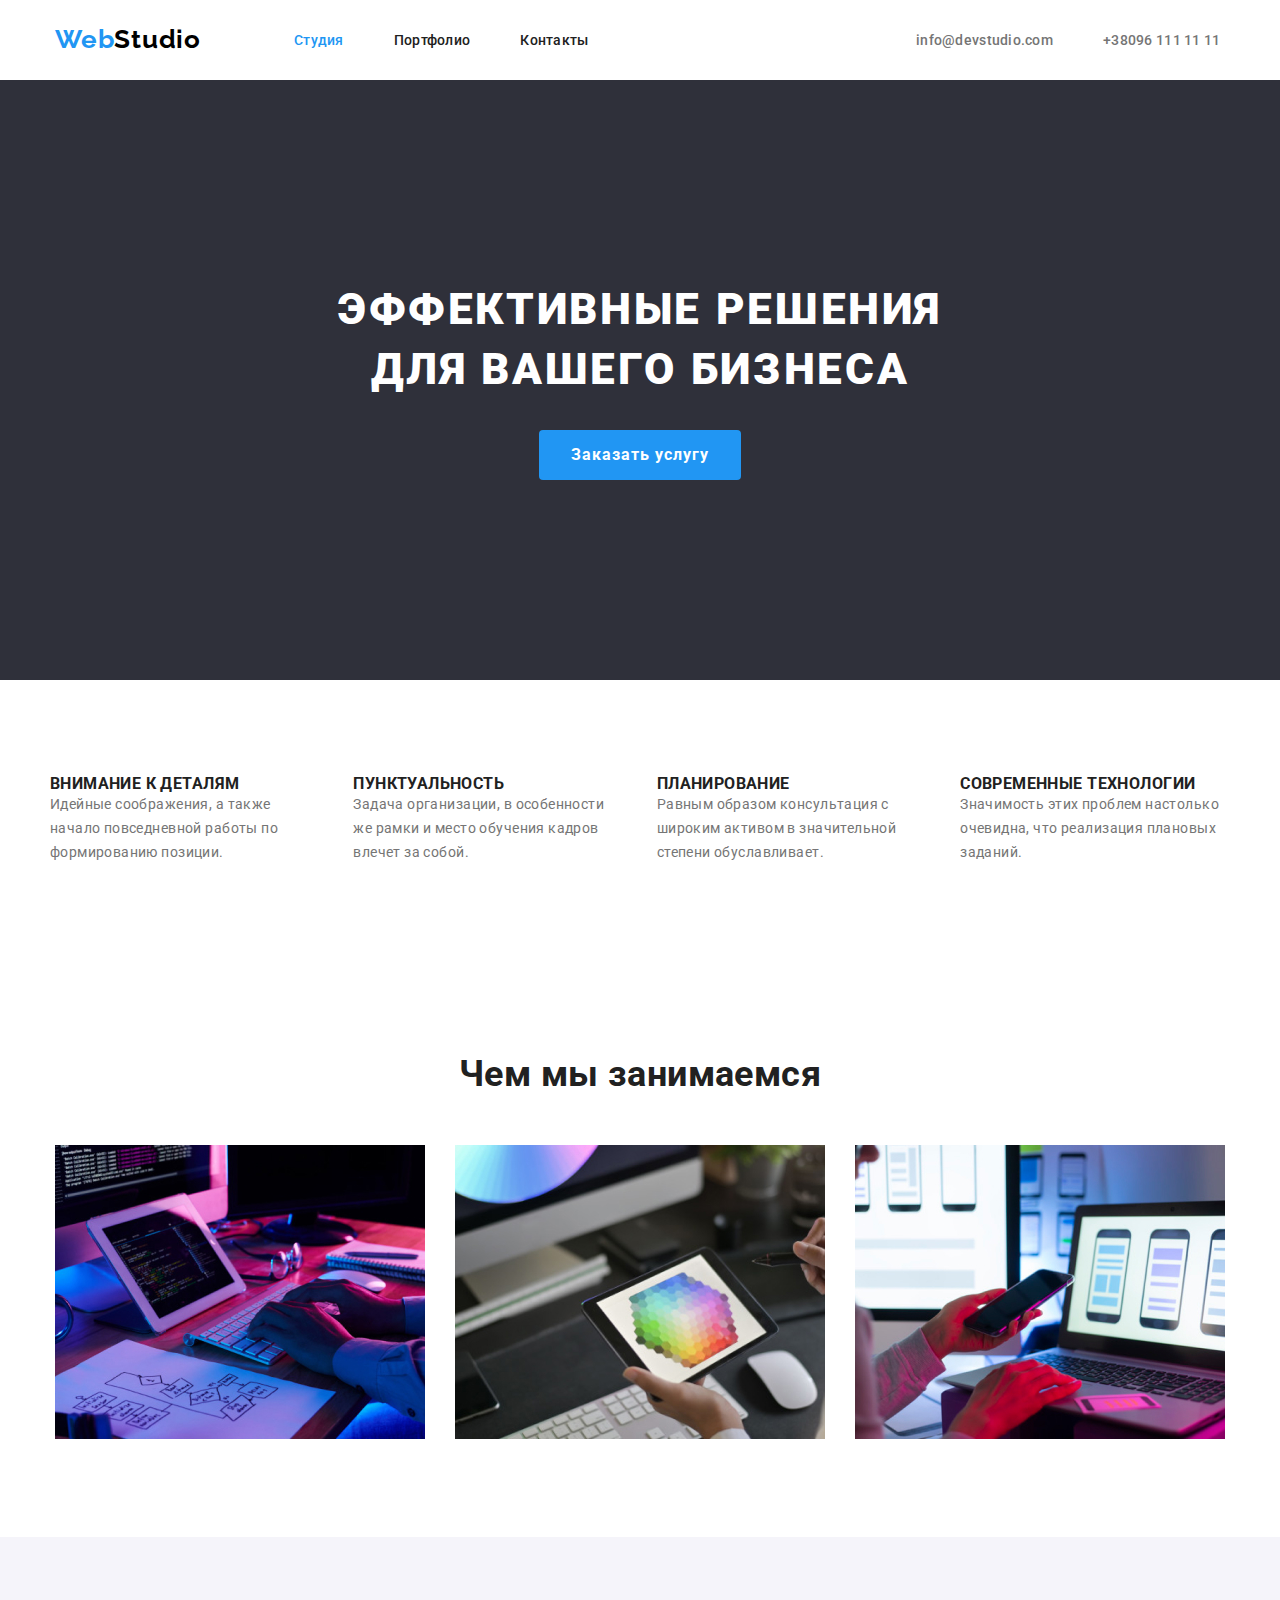
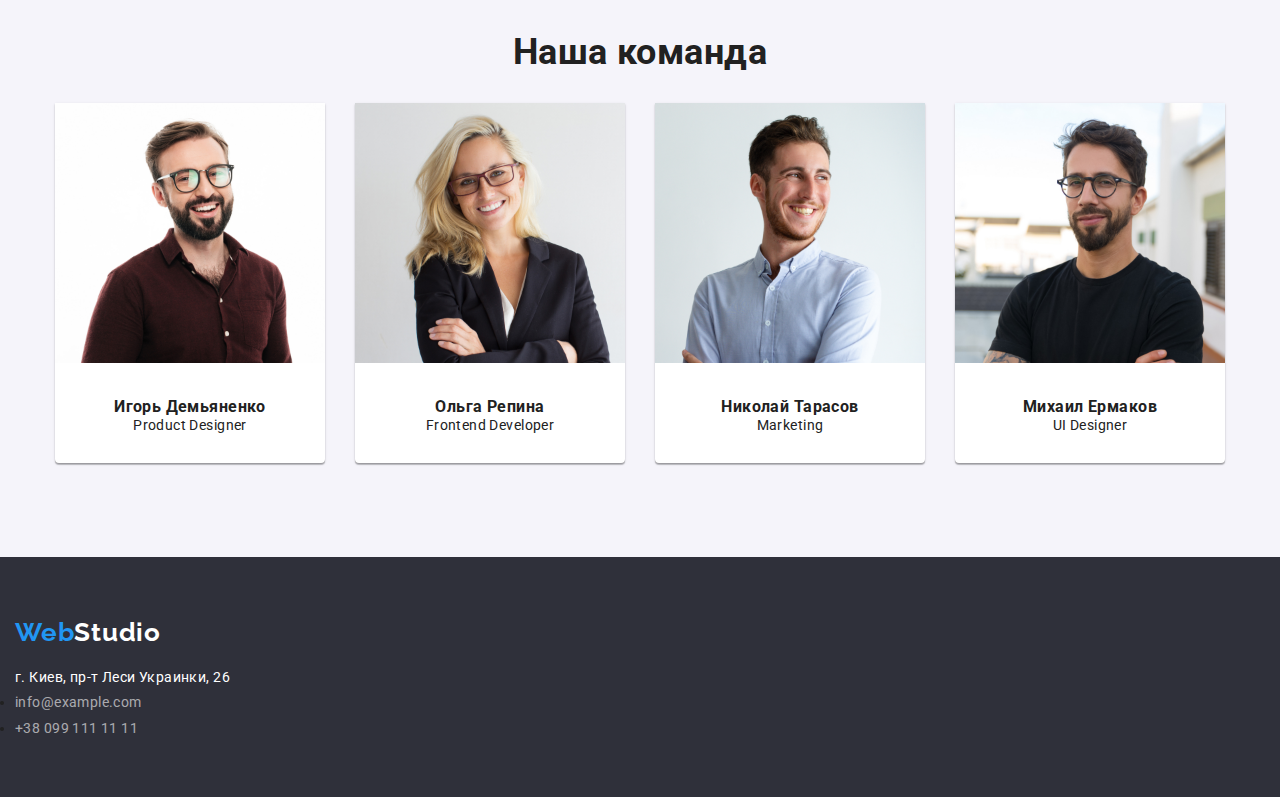
==== index.html @ 3509ab81 "работа с css" ====
<!DOCTYPE html>
<html lang="ru">
<head>
    <meta charset="UTF-8">
    <meta name="viewport" content="width=device-width, initial-scale=1.0">
    <meta http-equiv="X-UA-Compatible" content="IE=Edge">
    <title>WebStudio</title>
    <link rel="stylesheet" href="https://cdnjs.cloudflare.com/ajax/libs/modern-normalize/1.0.0/modern-normalize.min.css"
        integrity="sha512-ISS7cAi1PEhQ8jnbJpJZMd29NlhNj4AWYyLOSp2CE/CsHxTCu+r+t0D2yoJudVrd0/8fTVPUVDzY5Tvli75u/g=="
        crossorigin="anonymous" />
        <link rel="preconnect" href="https://fonts.gstatic.com">
        <link href="https://fonts.googleapis.com/css2?family=Raleway:wght@500&family=Roboto:wght@400;500;700;900&display=swap"
            rel="stylesheet">
    <link rel="stylesheet" href="./css/styles.css">
    <link rel="preconnect" href="https://fonts.gstatic.com">
</head>
<body>
    <!--Начало шапки-->
    <header>
        <div class="container">
            <nav class="header-element">
            <!--Лого сайта-->
            <a class="header-element logo" href="./">Web<span class="logotop">Studio</span></a>
            <ul class="header-element navigation list">
                <!--Панель навигации-->
                <li class="header-element studio-link"><a class="header-element current header-link" href="./">Студия</a></li>
                <li class="header-element portfolio-link"><a class="header-element header-link"
                        href="./portfolio.html">Портфолио</a></li>
                <li class="header-element contacts-link"><a class="header-element header-link" href="./">Контакты</a></li>
                <!--Нужна ссылка/переделать на кнопку-->
            </ul>
        </nav>
        <ul class="contacts list header-element">
            <!--строка контактов-->
            <li class="header-element header-mail"><a class="header-element header-link"
                    href="mailto:info@devstudio.com">info@devstudio.com</a></li>
            <li class="header-element header-tel"><a class="header-element header-link" href="tel:+380961111111">+38096 111 11
                    11</a></li>
        </ul>
    </div>
    </header>
    <!--Конец шапки-->

    <main class="main-index">
    <!--Перый блок-->
    <section class="banner main-index-element">
        <div class="container"><h1 class="main-title">Эффективные решения для вашего бизнеса</h1>
        <button class="button primary" type="button"> Заказать услугу</button></div>
    </section>
    <!-- конец первого блока начало второго-->
    <section class="advantages main-index-element">
        <ul class="list advantages-list">
            <li class="advantages-list-item"><h3>Внимание к деталям</h3><p>Идейные соображения, а также начало повседневной работы по формированию позиции.</p></li>
            <li class="advantages-list-item"><h3>Пунктуальность</h3><p>Задача организации, в особенности же рамки и место обучения кадров влечет за собой.</p></li>
            <li class="advantages-list-item"><h3>Планирование</h3><p>Равным образом консультация с широким активом в значительной степени обуславливает.</p></li>   
            <li class="advantages-list-item"><h3>Современные технологии</h3><p>Значимость этих проблем настолько очевидна, что реализация плановых заданий.</p></li>
        </ul>
    </section>
    <!-- Конец второго блока начало третьего -->
    <section class="abought-work main-index-element">
        <h2 class="section-title">Чем мы занимаемся</h2>
        <div class="worklist-container">
        <ul class="list work-list">
            <li><img src="./images/tablet.jpg" alt="Монитор на фоне планшета. Руки на маковской клавиатуре печатают текст"></li>
            <li><img src="./images/colors.jpg" alt="Смартфон держится в руках, на фоне ноутбук с тремя минималистичными изображениями смартфона. На корпусе ноутбкуа ещё одно распечатанное изображениею"></li>
            <li><img src="./images/devices.jpg" alt="На планшете изображена палитра цветов с гексогональными ячейками. На фоне техника корпорации apple."></li>
        </ul>
        </div>
    </section>
    <!-- Конец третьего блока, начало команды-->
    <section class="team main-index-element">
        <h2 class="section-title our-team">Наша команда</h2>
        <ul class="list team-list">
            <li class="team-member"><img src="./images/product-designer.jpg" alt="Бородатый мужчина в очках в коричневой рубашке">
            <div class="container"><h3>Игорь Демьяненко</h3><p>Product Designer</p></div></li>
            <li class="team-member"><img src="./images/fe-dev.jpg" alt="Миловидная крашеная блондинка в прямоугольных очках">
            <div class="container"><h3>Ольга Репина</h3><p>Frontend Developer</p></div></li>
            <li class="team-member"><img src="./images/marketing.jpg" alt="Молодой человек в рубашке и с хитрой улыбкой. Единственный из всех без очков">
            <div class="container"><h3>Николай Тарасов</h3><p>Marketing</p></div></li>
            <li class="team-member"><img src="./images/ui-designer.jpg" alt="Молодой бородатый человек с неоднозначной улыбкой и в круглых очках">
            <div class="container"><h3>Михаил Ермаков</h3><p>UI Designer</p></div></li>
        </ul>
    </section>

    </main>

    <!-- Подвал -->
    <footer>
        <div class="footer-container">
        <a href="./" class="logo">Web<span class="logobot">Studio</span></a>
        <address class="footer-address">г. Киев, пр-т Леси Украинки, 26</address>
        <ul class="footer-contacts">
            <li><a href="mailto:info@example.com">info@example.com</a></li>
            <li><a href="tel:+380991111111">+38 099 111 11 11</a></li>
        </ul>
        </div>
    </footer>
    <!--Конец подвала-->



</body>
</html>
---- css/styles.css ----
html {
  box-sizing: border-box;
}

*,
*::before,
*::after {
  box-sizing: inherit;
  margin: 0;
  padding: 0;
}

:root {
  /* База */

  --white-color: #ffffff;

  /* Задники */
  --important-background-color: #2f303a;
  --odd-section-background-color: #f5f4fa;
  --inactive-background-color: #f5f4fa;
  --main-bg-color: var(--white-color);

  /* Лого */
  --logo-bottom: var(--white-color);
  --logo-top: #000000;
  --logo-color: #2196f3;

  /* Текст */
  --main-text-color: #212121;
  --regular-text-color: #757575;

  --footer-link-color: rgba(255, 255, 255, 0.6);
  --header-link-color: #212121;

  --pointer: #2196f3;

  --letter-spreding-for-headers: 0.06em;
}

/* глобальные значения */

body {
  background-color: var(--main-bg-color);
  color: var(--main-text-color);
  font-family: Roboto, sans-serif;
  font-size: 14px;
  line-height: 1.2;
  letter-spacing: 0.03em;
  margin: 0;
}

.hidden {
  /* display: none; */
  position: absolute;
  clip: rect(0 0 0 0);
  width: 1px;
  height: 1px;
  margin: 1px;
}

/* Общие элементы страниц */

/* Головняк */
header {
  background-color: var(--main-bg-color);
  letter-spacing: 0.02em;
}

nav .current {
  color: var(--pointer);
}

nav {
  width: 530px;
  font-weight: 500;
  margin-left: 15px;
}

/* делаем красивое лого */

.logo {
  text-decoration: none;
  color: var(--logo-color);
  font-family: Raleway, sans-serif;
  font-weight: bold;
  font-size: 26px;
  letter-spacing: 0.03em;
}

header .logo {
  margin: 24px 0 25px 0;
}

.logotop {
  color: var(--logo-top);
}

.logobot {
  color: var(--logo-bottom);
}

.header-element {
  display: flex;
  padding-left: 0;
}

.studio-link {
  margin: auto 0;
  margin-left: 93px;
}

.portfolio-link {
  margin: auto 0;
  margin-left: 50px;
}

.contacts-link {
  margin: auto 0;
  margin-left: 50px;
}

.header-mail {
  margin-left: 331px;
}

.header-tel {
  margin-left: 50px;
}

.contacts.header-element {
  margin-right: 15px;
}

/* Подвал */
footer {
  background-color: var(--important-background-color);
  padding: 60px 0;
  min-width: 1200px;
}

.footer-contacts li {
  margin-top: 9px;
}

footer a {
  color: var(--footer-link-color);
  text-decoration: none;
}

.footer-container {
  min-width: 1200px;
  padding-left: 15px;
}

.footer-address {
  margin-top: 20px;
}

/* Конец подвала */

.container {
  display: flex;
  width: 1200px;
  margin: auto;
}

.main-title {
  font-weight: 900;
  font-size: 44px;
  line-height: 1.36;
  text-align: center;
  letter-spacing: var(--letter-spreding-for-headers);
  text-transform: uppercase;
  color: var(--white-color);
  width: 696px;
}

/* заставляем адрес выглядеть правильно */

address {
  letter-spacing: 0.03em;
  font-weight: 400;
  color: var(--white-color);
  font-style: normal;
}

/* управляем внешностью списков */

.list {
  list-style: none;
}

/* управляем внешностью ссылок */

.header-link {
  font-weight: 500;
  color: var(--main-text-color);
  text-decoration: none;
  margin-top: auto;
  margin-bottom: auto;
}

.contacts a {
  color: var(--regular-text-color);
  text-decoration: none;
}

/* позиционирование над элементом */

a:hover,
a:focus {
  color: var(--pointer);
}

/* задаём цвет фона для нечётных элементов */

.main-index-element:last-child {
  background-color: var(--odd-section-background-color);
}

/* кнопки */
.button {
  color: var(--main-text-color);
  background-color: var(--main-bg-color);
  border-radius: 4px;
  border: 0;
  cursor: pointer;
}

button[type='button'] {
  font-family: inherit;
  font-weight: 500;
  font-size: 16px;
  line-height: 1.62;
  text-align: center;
  border-radius: 4px;
  border: 0;
}

button[name='works-filter'] {
  font-family: inherit;
  font-weight: 500;
  font-size: 16px;
  line-height: 1.62;
  text-align: center;
  border-radius: 4px;
  border: 0;
  padding: 6px 22px;
  cursor: pointer;
}

.current-button {
  background-color: var(--pointer);
  color: var(--white-color);
}

button[name='works-filter']:hover,
button[name='works-filter']:focus {
  background-color: var(--pointer);
  color: var(--white-color);
  border-radius: 4px;
  border: 0 solid #ffffff;
  padding: 6px 22px;
}

.button.primary {
  color: var(--white-color);
  background-color: var(--pointer);
  font-weight: bold;
  font-size: 16px;
  line-height: 1.87;
  letter-spacing: var(--letter-spreding-for-headers);
  padding: 10px 32px;
  margin-top: 30px;
}

button.inactive {
  color: var(--main-text-color);
  background-color: var(--inactive-background-color);
}

.section-title {
  font-weight: bold;
  font-size: 36px;
  line-height: 1.17;
  text-align: center;
}

/* Элементы индекса */

.banner {
  display: flex;
  flex-direction: column;
  justify-content: center;
  align-items: center;
  text-align: center;
  background-color: var(--important-background-color);
  min-width: 1200px;
}

.banner .container {
  display: flex;
  flex-direction: column;
  align-items: center;
  margin: 200px auto;
  width: 696px;
}

.advantages {
  padding: 94px 0;
  display: flex;
  justify-content: center;
}

.advantages p {
  color: var(--regular-text-color);
  line-height: 1.71;
}

.advantages h3 {
  text-transform: uppercase;
}

.team .list,
.abought-work .list {
  display: flex;
  justify-content: center;
}

.advantages-list-item {
  margin-left: 30px;
}

.advantages-list-item:first-child {
  margin-left: 0;
}

.abought-work {
  margin-top: 94px;
}

.worklist-container {
  width: 1200px;
  padding: 0 15px;
  margin: 0 auto;
}

.work-list {
  display: flex;
  flex-wrap: wrap;
  margin-top: 50px;
  margin-left: -30px;
}

.work-list li {
  margin-left: 30px;
  flex-basis: calc(100% / 3 - 30px);
}

.team {
  margin-top: 94px;
  padding: 94px 215px;
  min-width: 1200px;
}

.team-list {
  margin-top: 30px;
}

.team li {
  margin-left: 30px;
  background-color: #ffffff;
  width: 270px;
}

.team li:first-child {
  margin-left: 0;
}

.team img {
  width: 270px;
}

.team .container {
  width: 270px;
  padding: 30px 0;
  display: flex;
  flex-direction: column;
}

.team p,
.team h3 {
  margin: 0 auto;
}

.advantages-list,
.team-list {
  margin-left: auto;
  margin-right: auto;
}

.advantages-list-item,
.team-member {
  display: inline-block;
  width: 270px;
}

.team-member {
  box-shadow: 0px 1px 3px rgba(0, 0, 0, 0.12), 0px 1px 1px rgba(0, 0, 0, 0.14),
    0px 2px 1px rgba(0, 0, 0, 0.2);
  border-radius: 0px 0px 4px 4px;
}

/* Элементы портфолио */

.portfolio-hr {
  border: 1px solid #ececec;
}

.filtres {
  display: flex;
  justify-content: center;
  flex-basis: calc(100% / 5 - 10px);
  margin-top: 94px;
  margin-left: -8px;
}

.filtres li {
  margin-left: 8px;
}

.container .portfolio-innerheit {
  display: flex;
  flex-wrap: wrap;
  margin-top: 20px;
}

.portfolio-item {
  margin-left: 30px;
  margin-top: 30px;
  flex-basis: calc(100% / 3 - 30px);
  border: 1px solid #eeeeee;
  width: 370px;
}

.portfolio-item .container {
  margin: 20px 24px;
  width: 370px;
}

.portfolio-innerheit a:visited {
  text-decoration: none;
  color: var(--main-text-color);
}

.portfolio-innerheit h3 {
  letter-spacing: var(--letter-spreding-for-headers);
}

.portfolio-innerheit p {
  color: var(--regular-text-color);
  font-size: 16px;
  line-height: 1.87;
}

.portfolio-innerheit h3 {
  font-weight: bold;
  font-size: 18px;
  line-height: 2;
  letter-spacing: var(--letter-spreding-for-headers);
}

.portfolio-innerheit a {
  text-decoration: none;
}
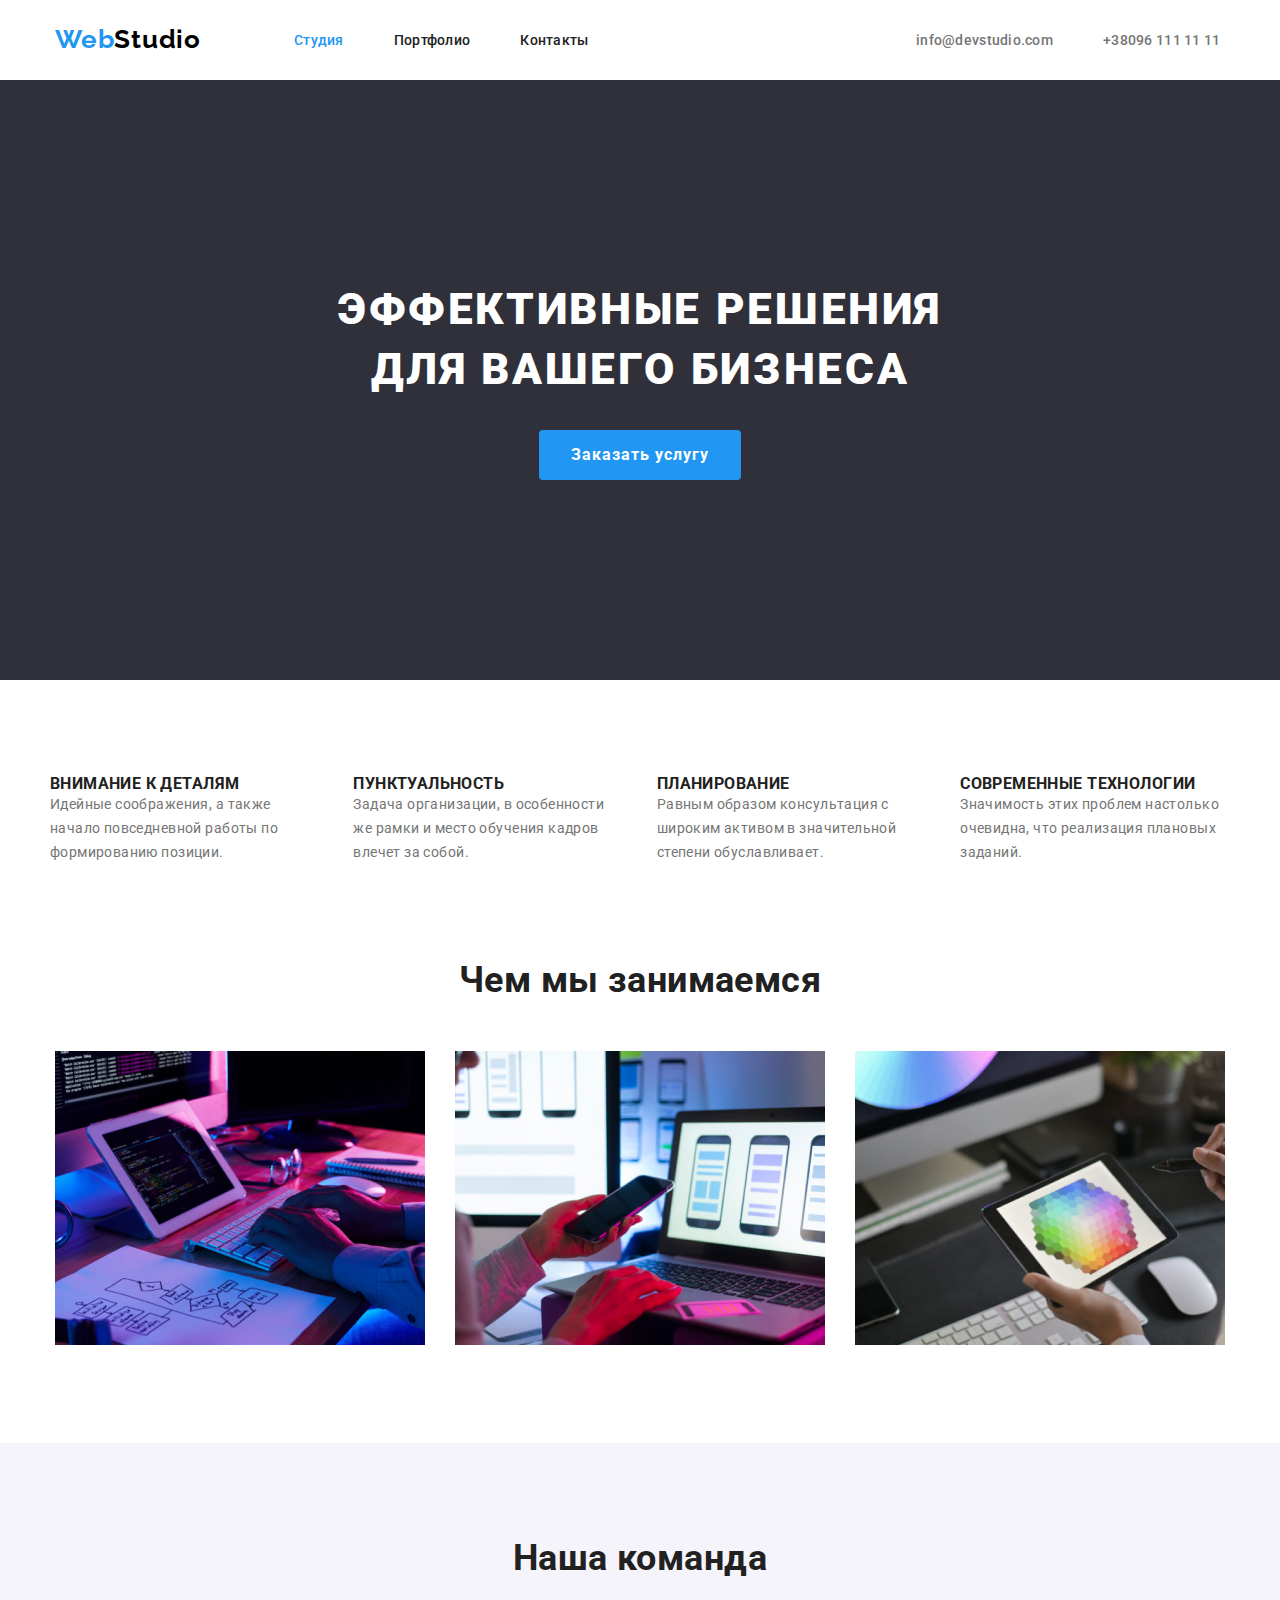
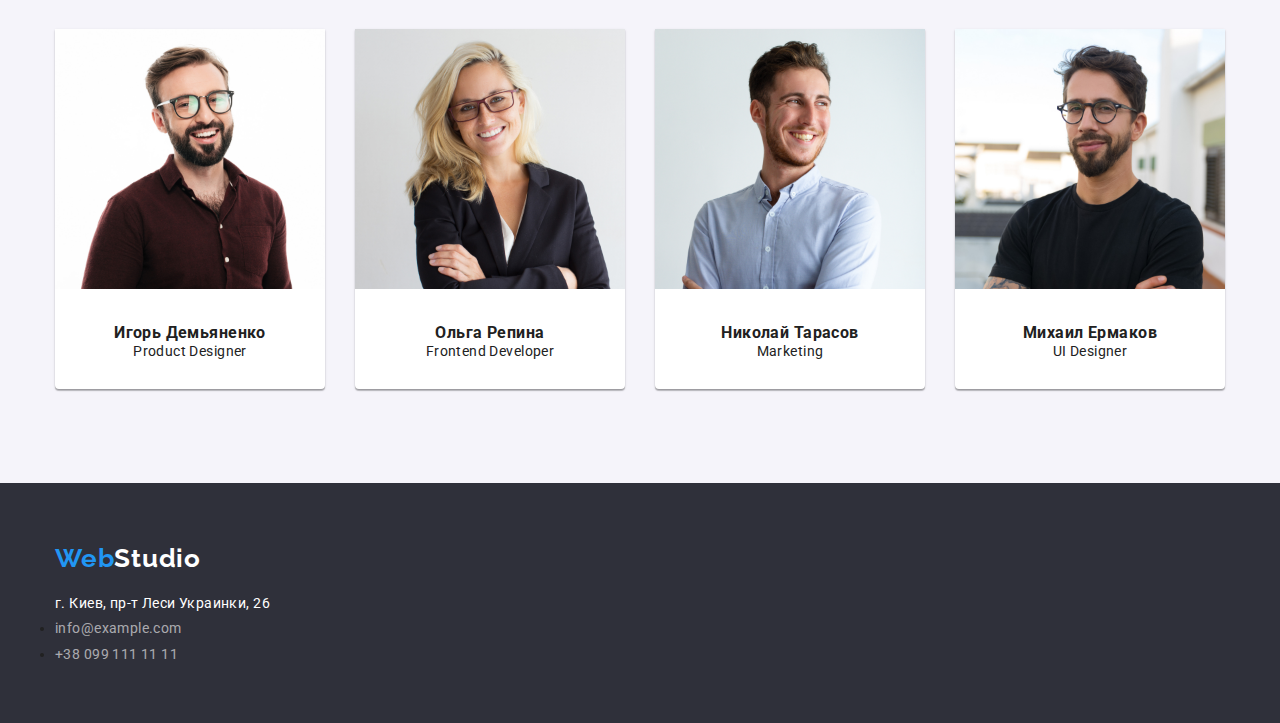
==== commit 58c0a7eb: "исправление ошибок позиционирования" ====
--- a/index.html
+++ b/index.html
@@ -62,8 +62,8 @@
         <div class="worklist-container">
         <ul class="list work-list">
             <li><img src="./images/tablet.jpg" alt="Монитор на фоне планшета. Руки на маковской клавиатуре печатают текст"></li>
+            <li><img src="./images/devices.jpg" alt="На планшете изображена палитра цветов с гексогональными ячейками. На фоне техника корпорации apple."></li>
             <li><img src="./images/colors.jpg" alt="Смартфон держится в руках, на фоне ноутбук с тремя минималистичными изображениями смартфона. На корпусе ноутбкуа ещё одно распечатанное изображениею"></li>
-            <li><img src="./images/devices.jpg" alt="На планшете изображена палитра цветов с гексогональными ячейками. На фоне техника корпорации apple."></li>
         </ul>
         </div>
     </section>
--- a/css/styles.css
+++ b/css/styles.css
@@ -35,7 +35,14 @@
 
   --pointer: #2196f3;
 
+  --common-font-size: 16px;
+
   --letter-spreding-for-headers: 0.06em;
+  --standard-width: 270px;
+  --standard-margin: 30px;
+  --margin-header: 50px;
+  --vertical-distance: 94px;
+  --site-width: 1200px;
 }
 
 /* глобальные значения */
@@ -112,12 +119,12 @@
 
 .portfolio-link {
   margin: auto 0;
-  margin-left: 50px;
+  margin-left: var(--margin-header);
 }
 
 .contacts-link {
   margin: auto 0;
-  margin-left: 50px;
+  margin-left: var(--margin-header);
 }
 
 .header-mail {
@@ -125,7 +132,7 @@
 }
 
 .header-tel {
-  margin-left: 50px;
+  margin-left: var(--margin-header);
 }
 
 .contacts.header-element {
@@ -136,7 +143,7 @@
 footer {
   background-color: var(--important-background-color);
   padding: 60px 0;
-  min-width: 1200px;
+  min-width: var(--site-width);
 }
 
 .footer-contacts li {
@@ -149,8 +156,9 @@
 }
 
 .footer-container {
-  min-width: 1200px;
+  width: var(--site-width);
   padding-left: 15px;
+  margin: 0 auto;
 }
 
 .footer-address {
@@ -161,7 +169,7 @@
 
 .container {
   display: flex;
-  width: 1200px;
+  width: var(--site-width);
   margin: auto;
 }
 
@@ -231,7 +239,7 @@
 button[type='button'] {
   font-family: inherit;
   font-weight: 500;
-  font-size: 16px;
+  font-size: var(--common-font-size);
   line-height: 1.62;
   text-align: center;
   border-radius: 4px;
@@ -241,7 +249,7 @@
 button[name='works-filter'] {
   font-family: inherit;
   font-weight: 500;
-  font-size: 16px;
+  font-size: var(--common-font-size);
   line-height: 1.62;
   text-align: center;
   border-radius: 4px;
@@ -268,11 +276,11 @@
   color: var(--white-color);
   background-color: var(--pointer);
   font-weight: bold;
-  font-size: 16px;
+  font-size: var(--common-font-size);
   line-height: 1.87;
   letter-spacing: var(--letter-spreding-for-headers);
   padding: 10px 32px;
-  margin-top: 30px;
+  margin-top: var(--standard-margin);
 }
 
 button.inactive {
@@ -296,7 +304,7 @@
   align-items: center;
   text-align: center;
   background-color: var(--important-background-color);
-  min-width: 1200px;
+  min-width: var(--site-width);
 }
 
 .banner .container {
@@ -308,7 +316,7 @@
 }
 
 .advantages {
-  padding: 94px 0;
+  padding: var(--vertical-distance) 0 0 0;
   display: flex;
   justify-content: center;
 }
@@ -322,26 +330,26 @@
   text-transform: uppercase;
 }
 
+.advantages-list-item {
+  margin-left: var(--standard-margin);
+}
+
+.advantages-list-item:first-child {
+  margin-left: 0;
+}
+
+.abought-work {
+  padding-top: var(--vertical-distance);
+}
+
 .team .list,
 .abought-work .list {
   display: flex;
   justify-content: center;
 }
 
-.advantages-list-item {
-  margin-left: 30px;
-}
-
-.advantages-list-item:first-child {
-  margin-left: 0;
-}
-
-.abought-work {
-  margin-top: 94px;
-}
-
 .worklist-container {
-  width: 1200px;
+  width: var(--site-width);
   padding: 0 15px;
   margin: 0 auto;
 }
@@ -354,24 +362,24 @@
 }
 
 .work-list li {
-  margin-left: 30px;
-  flex-basis: calc(100% / 3 - 30px);
+  margin-left: var(--standard-margin);
+  flex-basis: calc(100% / 3 - var(--standard-margin));
 }
 
 .team {
-  margin-top: 94px;
-  padding: 94px 215px;
-  min-width: 1200px;
+  margin-top: var(--vertical-distance);
+  padding: var(--vertical-distance) 215px;
+  min-width: var(--site-width);
 }
 
 .team-list {
-  margin-top: 30px;
+  margin-top: 50px;
 }
 
 .team li {
-  margin-left: 30px;
+  margin-left: var(--standard-margin);
   background-color: #ffffff;
-  width: 270px;
+  width: var(--standard-width);
 }
 
 .team li:first-child {
@@ -379,11 +387,11 @@
 }
 
 .team img {
-  width: 270px;
+  width: var(--standard-width);
 }
 
 .team .container {
-  width: 270px;
+  width: var(--standard-width);
   padding: 30px 0;
   display: flex;
   flex-direction: column;
@@ -403,13 +411,13 @@
 .advantages-list-item,
 .team-member {
   display: inline-block;
-  width: 270px;
+  width: var(--standard-width);
 }
 
 .team-member {
   box-shadow: 0px 1px 3px rgba(0, 0, 0, 0.12), 0px 1px 1px rgba(0, 0, 0, 0.14),
     0px 2px 1px rgba(0, 0, 0, 0.2);
-  border-radius: 0px 0px 4px 4px;
+  border-radius: 0 0 4px 4px;
 }
 
 /* Элементы портфолио */
@@ -422,7 +430,7 @@
   display: flex;
   justify-content: center;
   flex-basis: calc(100% / 5 - 10px);
-  margin-top: 94px;
+  margin-top: var(--vertical-distance);
   margin-left: -8px;
 }
 
@@ -437,9 +445,9 @@
 }
 
 .portfolio-item {
-  margin-left: 30px;
-  margin-top: 30px;
-  flex-basis: calc(100% / 3 - 30px);
+  margin-left: var(--standard-margin);
+  margin-top: var(--standard-margin);
+  flex-basis: calc(100% / 3 - var(--standard-margin));
   border: 1px solid #eeeeee;
   width: 370px;
 }
@@ -460,7 +468,7 @@
 
 .portfolio-innerheit p {
   color: var(--regular-text-color);
-  font-size: 16px;
+  font-size: var(--common-font-size);
   line-height: 1.87;
 }
 
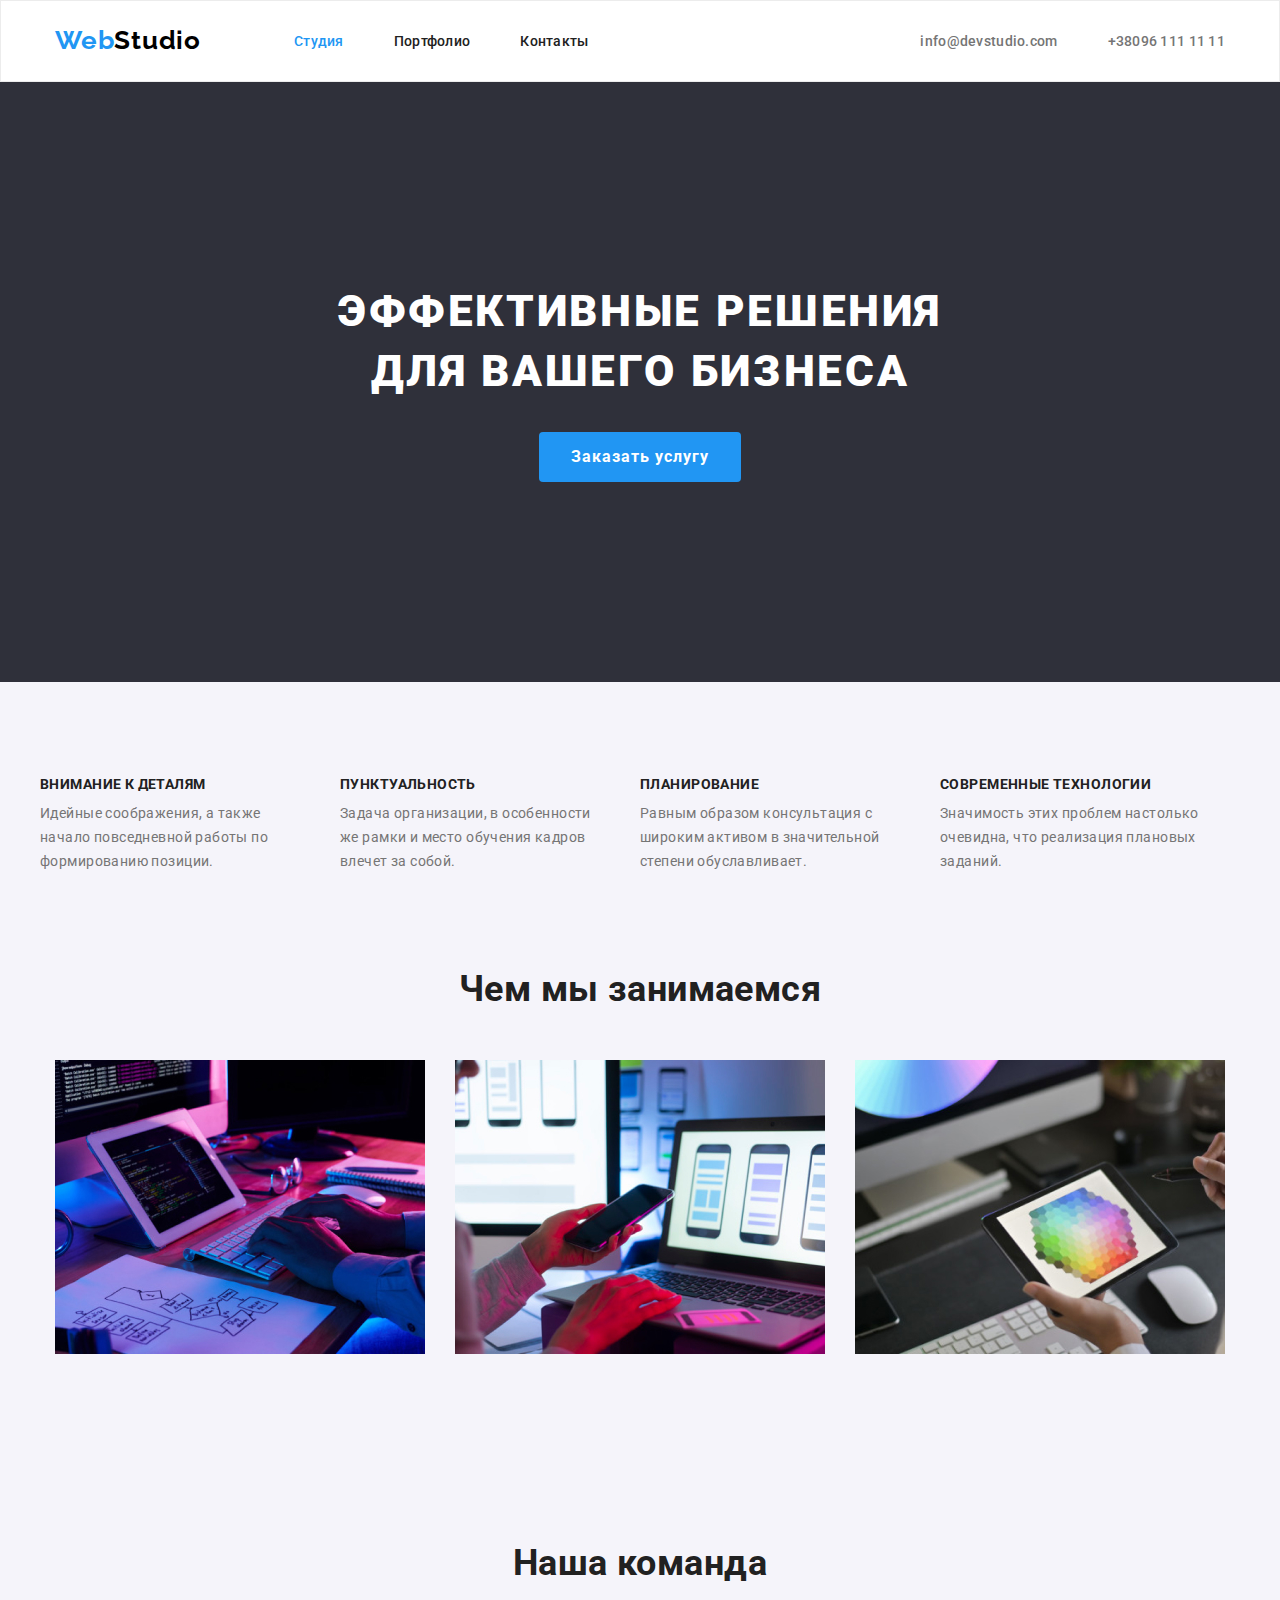
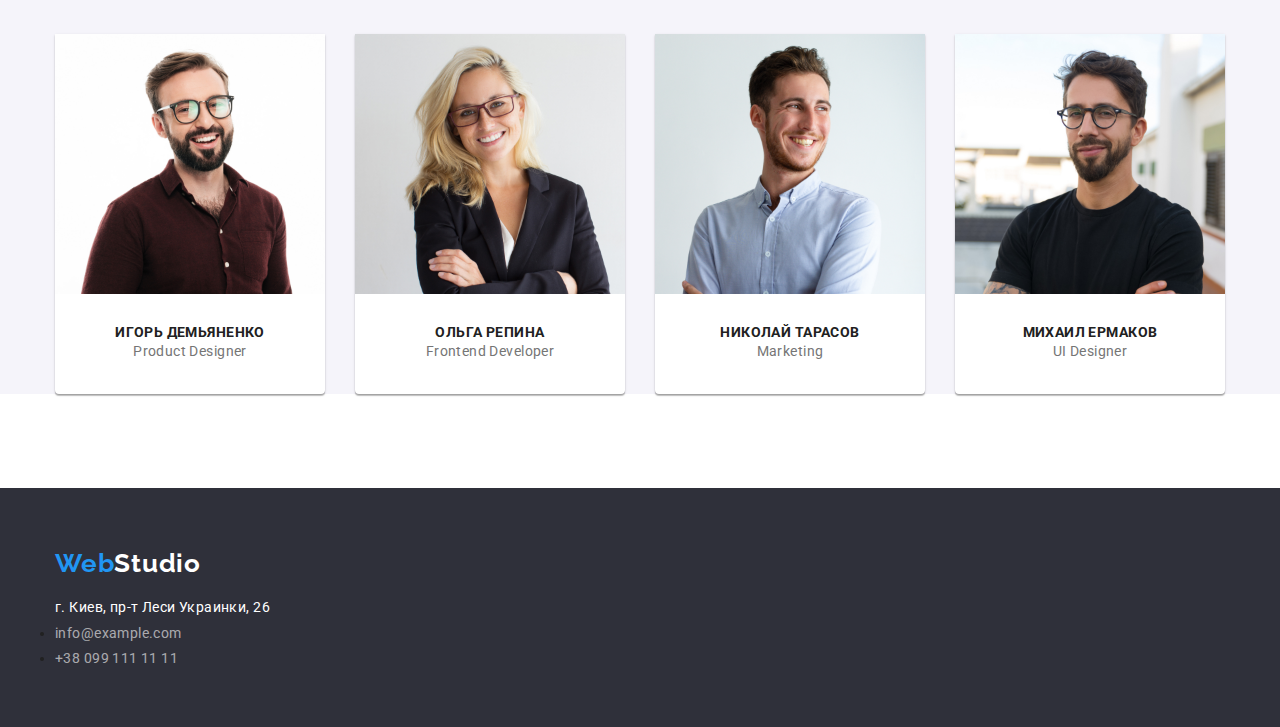
==== commit caca59db: "убрал зазоры" ====
--- a/index.html
+++ b/index.html
@@ -50,10 +50,10 @@
     <!-- конец первого блока начало второго-->
     <section class="advantages main-index-element">
         <ul class="list advantages-list">
-            <li class="advantages-list-item"><h3>Внимание к деталям</h3><p>Идейные соображения, а также начало повседневной работы по формированию позиции.</p></li>
-            <li class="advantages-list-item"><h3>Пунктуальность</h3><p>Задача организации, в особенности же рамки и место обучения кадров влечет за собой.</p></li>
-            <li class="advantages-list-item"><h3>Планирование</h3><p>Равным образом консультация с широким активом в значительной степени обуславливает.</p></li>   
-            <li class="advantages-list-item"><h3>Современные технологии</h3><p>Значимость этих проблем настолько очевидна, что реализация плановых заданий.</p></li>
+            <li class="advantages-list-item"><h3>Внимание к деталям</h3><p>Идейные соображения, а также начало повседневной работы по формированию позиции.</p></li><!--
+            --><li class="advantages-list-item"><h3>Пунктуальность</h3><p>Задача организации, в особенности же рамки и место обучения кадров влечет за собой.</p></li><!--
+            --><li class="advantages-list-item"><h3>Планирование</h3><p>Равным образом консультация с широким активом в значительной степени обуславливает.</p></li><!--
+            --><li class="advantages-list-item"><h3>Современные технологии</h3><p>Значимость этих проблем настолько очевидна, что реализация плановых заданий.</p></li><!--
         </ul>
     </section>
     <!-- Конец второго блока начало третьего -->
--- a/css/styles.css
+++ b/css/styles.css
@@ -8,6 +8,22 @@
   box-sizing: inherit;
   margin: 0;
   padding: 0;
+}
+
+h1,
+h2,
+h3,
+h4,
+h5,
+h6 {
+  padding: 0;
+  margin: 0;
+}
+
+img {
+  display: block;
+  max-width: 100%;
+  height: auto;
 }
 
 :root {
@@ -72,6 +88,7 @@
 header {
   background-color: var(--main-bg-color);
   letter-spacing: 0.02em;
+  border: 1px solid #ececec;
 }
 
 nav .current {
@@ -92,6 +109,7 @@
   font-family: Raleway, sans-serif;
   font-weight: bold;
   font-size: 26px;
+  line-height: 1.2;
   letter-spacing: 0.03em;
 }
 
@@ -110,6 +128,14 @@
 .header-element {
   display: flex;
   padding-left: 0;
+}
+
+.header-link {
+  font-weight: 500;
+  color: var(--main-text-color);
+  text-decoration: none;
+  margin-top: auto;
+  margin-bottom: auto;
 }
 
 .studio-link {
@@ -127,15 +153,12 @@
   margin-left: var(--margin-header);
 }
 
-.header-mail {
-  margin-left: 331px;
-}
-
 .header-tel {
   margin-left: var(--margin-header);
 }
 
 .contacts.header-element {
+  margin-left: auto;
   margin-right: 15px;
 }
 
@@ -143,6 +166,7 @@
 footer {
   background-color: var(--important-background-color);
   padding: 60px 0;
+  margin-top: var(--vertical-distance);
   min-width: var(--site-width);
 }
 
@@ -186,7 +210,7 @@
 
 /* заставляем адрес выглядеть правильно */
 
-address {
+footer address {
   letter-spacing: 0.03em;
   font-weight: 400;
   color: var(--white-color);
@@ -200,14 +224,6 @@
 }
 
 /* управляем внешностью ссылок */
-
-.header-link {
-  font-weight: 500;
-  color: var(--main-text-color);
-  text-decoration: none;
-  margin-top: auto;
-  margin-bottom: auto;
-}
 
 .contacts a {
   color: var(--regular-text-color);
@@ -316,17 +332,23 @@
 }
 
 .advantages {
-  padding: var(--vertical-distance) 0 0 0;
+  padding-top: var(--vertical-distance);
   display: flex;
   justify-content: center;
 }
 
 .advantages p {
+  margin-top: 10px;
   color: var(--regular-text-color);
   line-height: 1.71;
 }
 
-.advantages h3 {
+.advantages-list h3 {
+  color: var(--main-text-color);
+  font-weight: bold;
+  font-size: 14px;
+  line-height: var(--common-font-size);
+  letter-spacing: 0.03em;
   text-transform: uppercase;
 }
 
@@ -368,7 +390,7 @@
 
 .team {
   margin-top: var(--vertical-distance);
-  padding: var(--vertical-distance) 215px;
+  padding: var(--vertical-distance) 0 0 0;
   min-width: var(--site-width);
 }
 
@@ -421,10 +443,6 @@
 }
 
 /* Элементы портфолио */
-
-.portfolio-hr {
-  border: 1px solid #ececec;
-}
 
 .filtres {
   display: flex;
@@ -453,6 +471,7 @@
 }
 
 .portfolio-item .container {
+  flex-direction: column;
   margin: 20px 24px;
   width: 370px;
 }
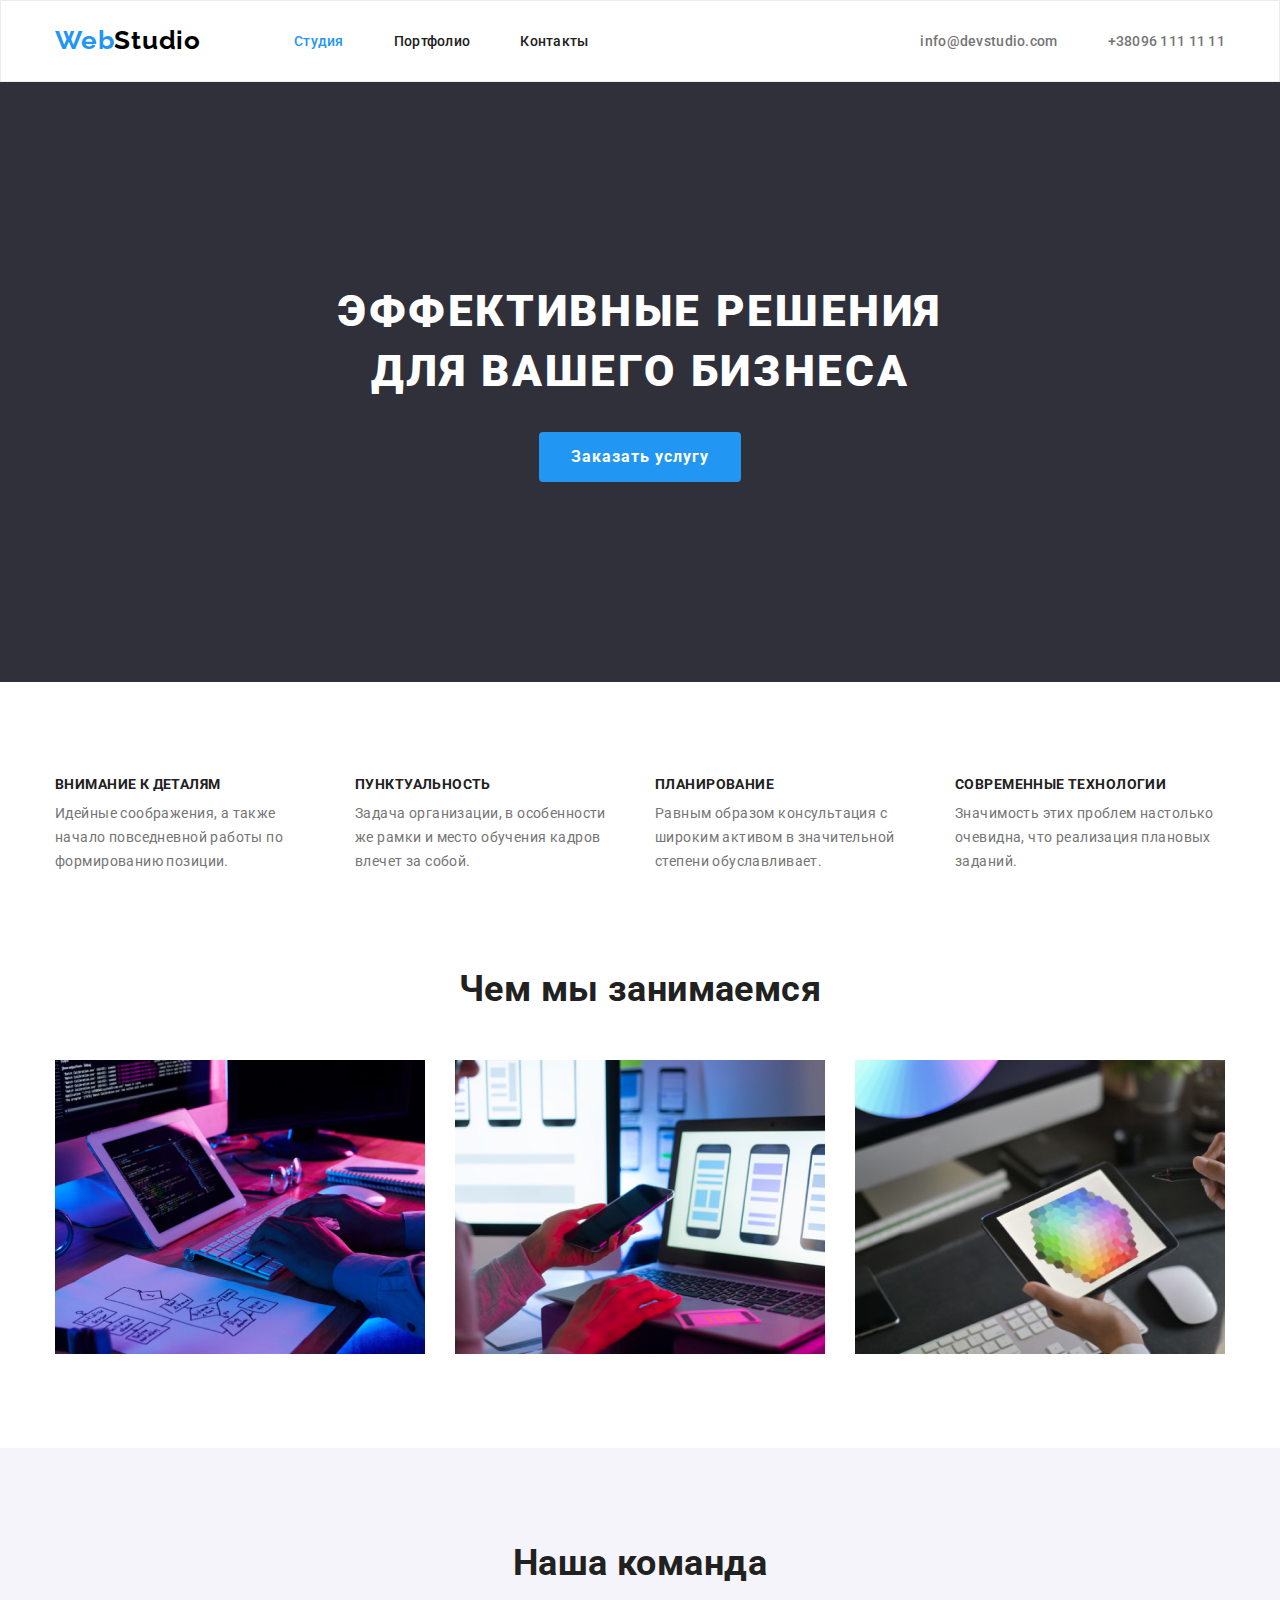
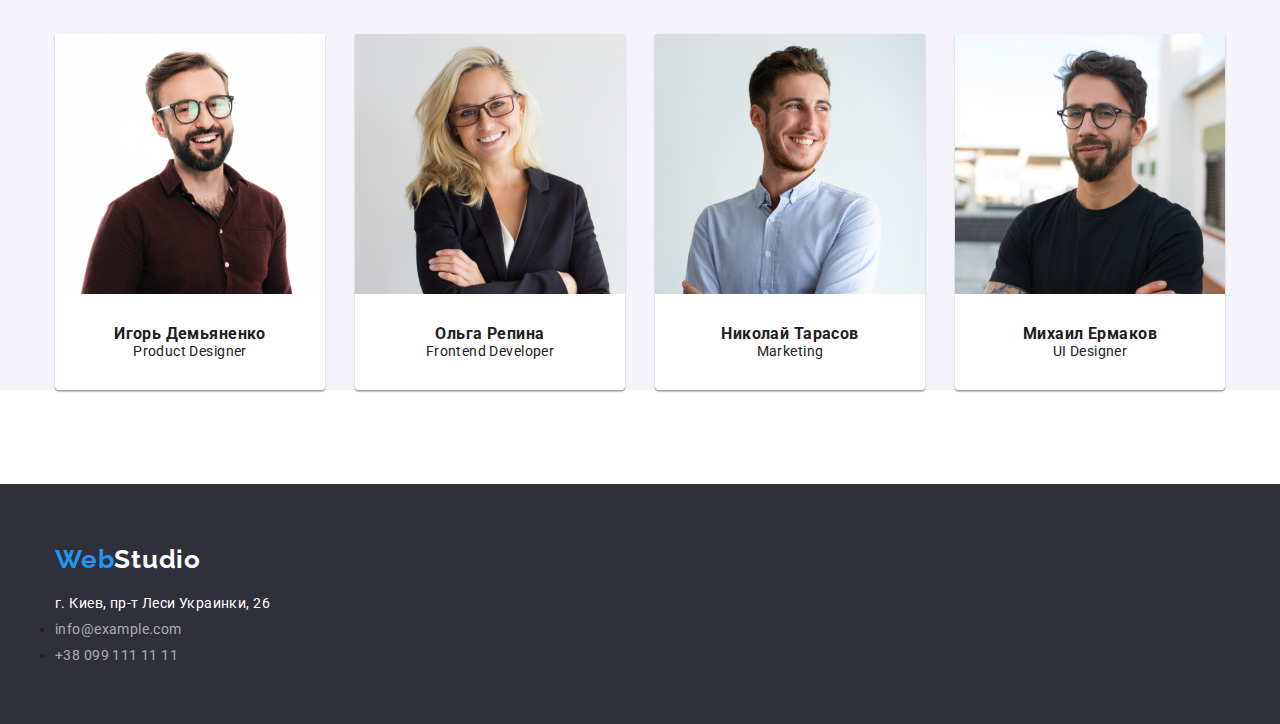
==== commit ad5dfe9c: "корректировка" ====
--- a/index.html
+++ b/index.html
@@ -48,14 +48,14 @@
         <button class="button primary" type="button"> Заказать услугу</button></div>
     </section>
     <!-- конец первого блока начало второго-->
-    <section class="advantages main-index-element">
+    <section class="advantages main-index-element"> 
         <ul class="list advantages-list">
             <li class="advantages-list-item"><h3>Внимание к деталям</h3><p>Идейные соображения, а также начало повседневной работы по формированию позиции.</p></li><!--
             --><li class="advantages-list-item"><h3>Пунктуальность</h3><p>Задача организации, в особенности же рамки и место обучения кадров влечет за собой.</p></li><!--
             --><li class="advantages-list-item"><h3>Планирование</h3><p>Равным образом консультация с широким активом в значительной степени обуславливает.</p></li><!--
             --><li class="advantages-list-item"><h3>Современные технологии</h3><p>Значимость этих проблем настолько очевидна, что реализация плановых заданий.</p></li><!--
-        </ul>
-    </section>
+     --></ul>
+    </section> 
     <!-- Конец второго блока начало третьего -->
     <section class="abought-work main-index-element">
         <h2 class="section-title">Чем мы занимаемся</h2>
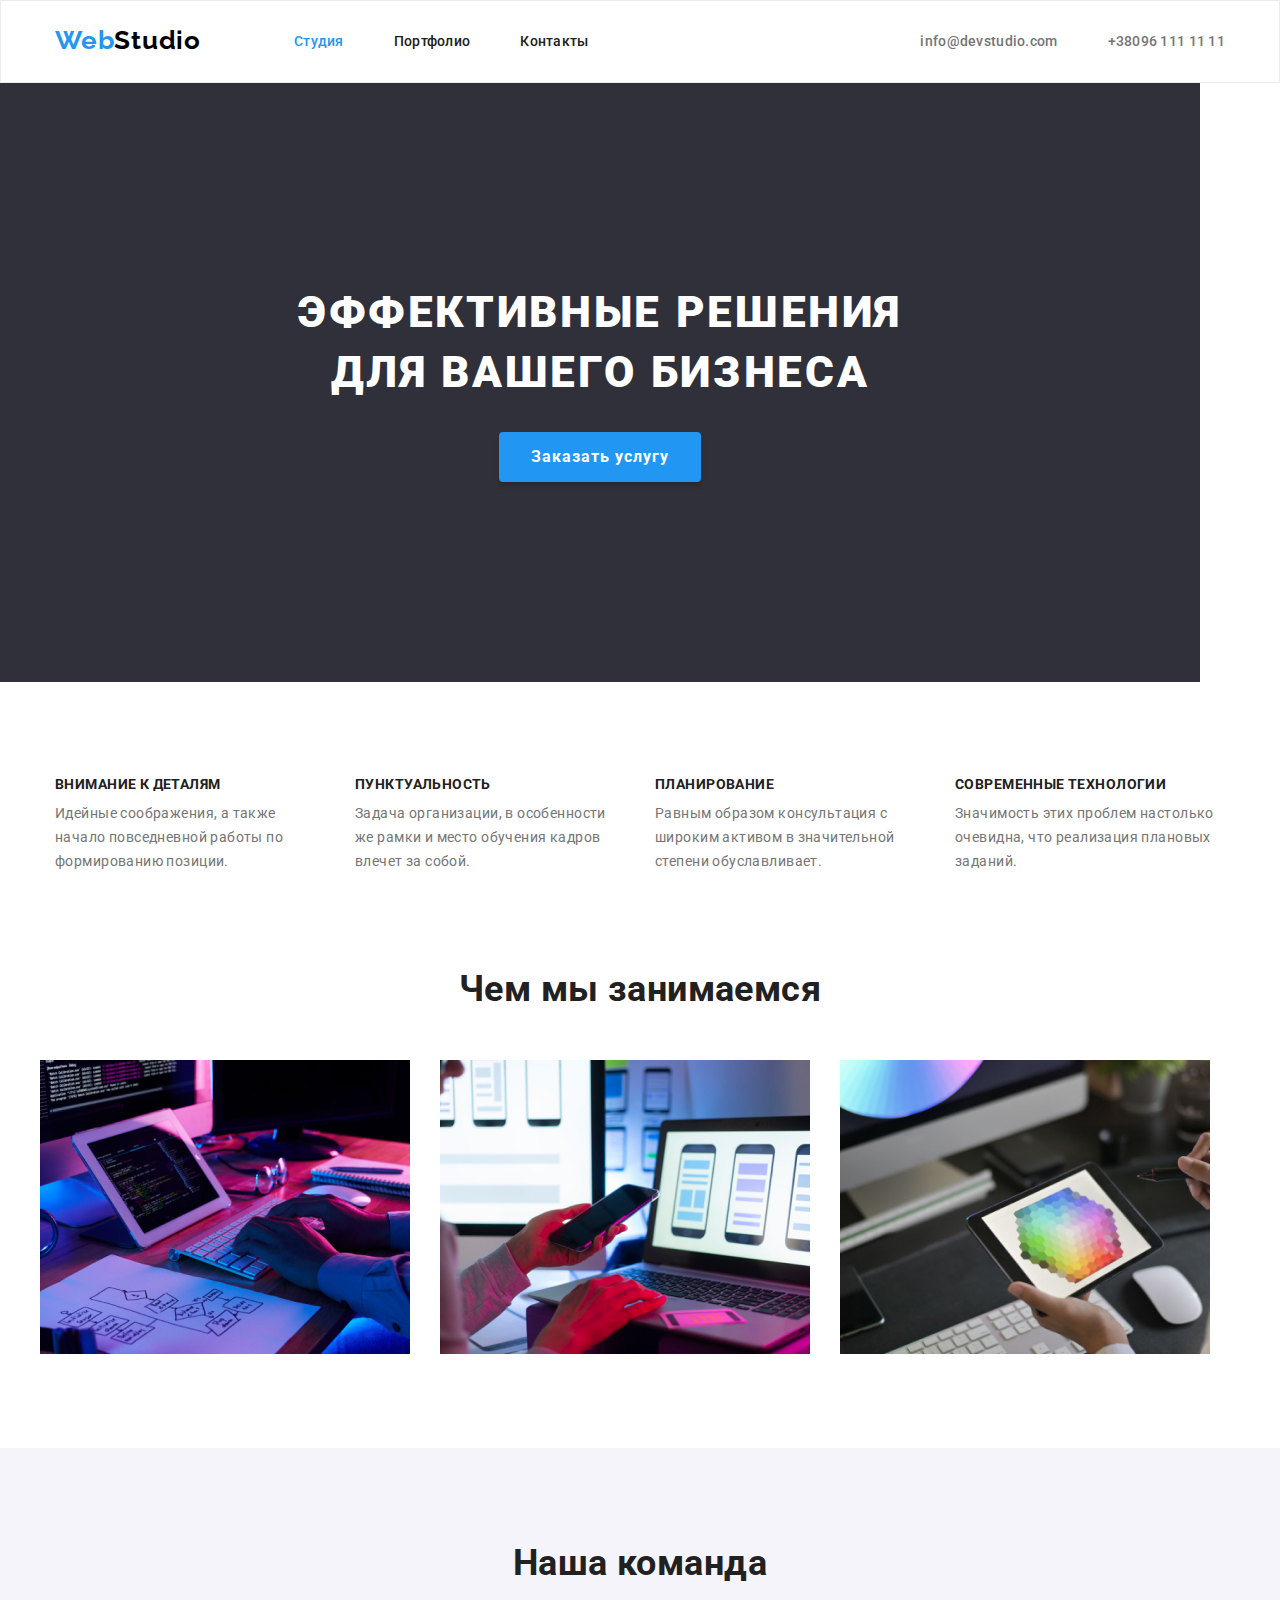
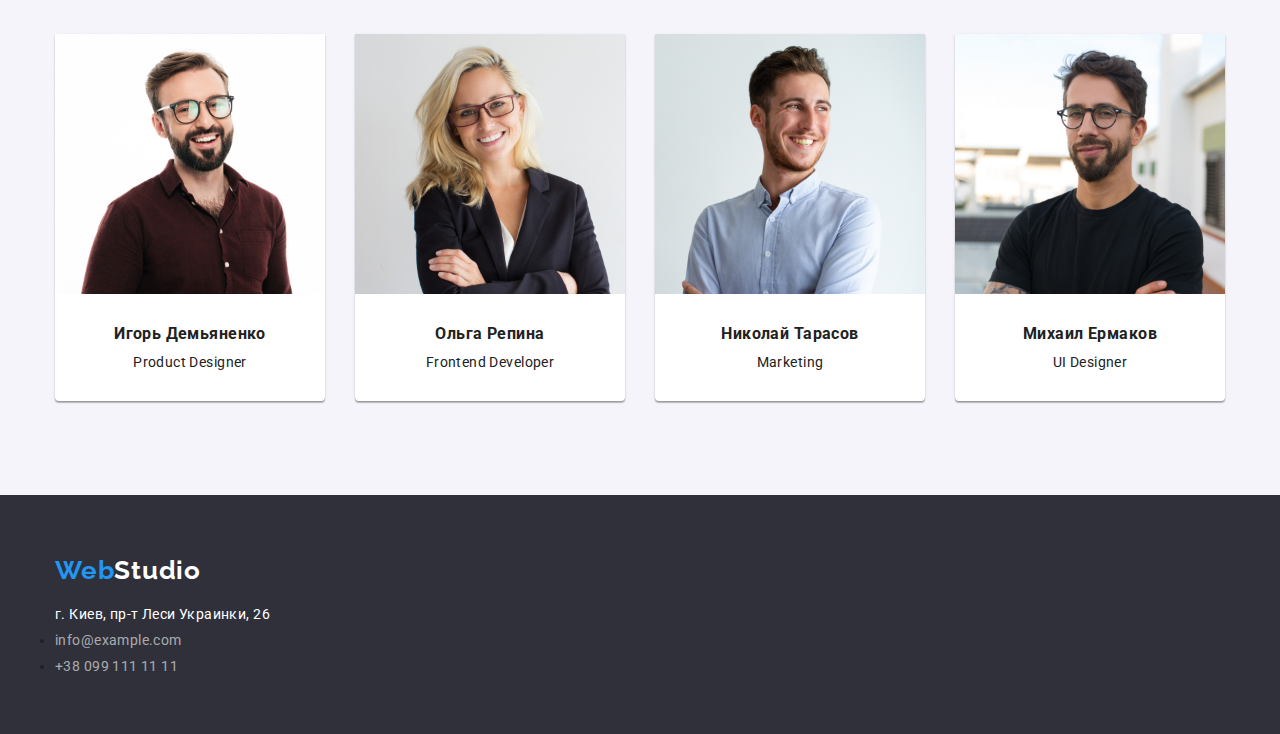
==== commit 1dcb3115: "правки" ====
--- a/index.html
+++ b/index.html
@@ -49,12 +49,14 @@
     </section>
     <!-- конец первого блока начало второго-->
     <section class="advantages main-index-element"> 
+        <div class="container">
         <ul class="list advantages-list">
             <li class="advantages-list-item"><h3>Внимание к деталям</h3><p>Идейные соображения, а также начало повседневной работы по формированию позиции.</p></li><!--
             --><li class="advantages-list-item"><h3>Пунктуальность</h3><p>Задача организации, в особенности же рамки и место обучения кадров влечет за собой.</p></li><!--
             --><li class="advantages-list-item"><h3>Планирование</h3><p>Равным образом консультация с широким активом в значительной степени обуславливает.</p></li><!--
             --><li class="advantages-list-item"><h3>Современные технологии</h3><p>Значимость этих проблем настолько очевидна, что реализация плановых заданий.</p></li><!--
      --></ul>
+    </div>
     </section> 
     <!-- Конец второго блока начало третьего -->
     <section class="abought-work main-index-element">
--- a/css/styles.css
+++ b/css/styles.css
@@ -114,7 +114,7 @@
 }
 
 header .logo {
-  margin: 24px 0 25px 0;
+  padding: 24px 0 25px 0;
 }
 
 .logotop {
@@ -134,8 +134,8 @@
   font-weight: 500;
   color: var(--main-text-color);
   text-decoration: none;
-  margin-top: auto;
-  margin-bottom: auto;
+  padding-top: 32px;
+  padding-bottom: 32px;
 }
 
 .studio-link {
@@ -166,11 +166,14 @@
 footer {
   background-color: var(--important-background-color);
   padding: 60px 0;
-  margin-top: var(--vertical-distance);
   min-width: var(--site-width);
 }
 
-.footer-contacts li {
+footer ul {
+  padding-top: 9px;
+}
+
+.footer-contacts li + li {
   margin-top: 9px;
 }
 
@@ -286,6 +289,8 @@
   border-radius: 4px;
   border: 0 solid #ffffff;
   padding: 6px 22px;
+  box-shadow: 0px 3px 1px rgba(0, 0, 0, 0.1), 0px 1px 2px rgba(0, 0, 0, 0.08),
+    0px 2px 2px rgba(0, 0, 0, 0.12);
 }
 
 .button.primary {
@@ -297,6 +302,7 @@
   letter-spacing: var(--letter-spreding-for-headers);
   padding: 10px 32px;
   margin-top: var(--standard-margin);
+  box-shadow: 0px 4px 4px rgba(0, 0, 0, 0.15);
 }
 
 button.inactive {
@@ -315,12 +321,10 @@
 
 .banner {
   display: flex;
-  flex-direction: column;
   justify-content: center;
   align-items: center;
-  text-align: center;
   background-color: var(--important-background-color);
-  min-width: var(--site-width);
+  max-width: var(--site-width);
 }
 
 .banner .container {
@@ -333,6 +337,7 @@
 
 .advantages {
   padding-top: var(--vertical-distance);
+  padding-bottom: var(--vertical-distance);
   display: flex;
   justify-content: center;
 }
@@ -361,7 +366,7 @@
 }
 
 .abought-work {
-  padding-top: var(--vertical-distance);
+  padding-bottom: var(--vertical-distance);
 }
 
 .team .list,
@@ -388,10 +393,14 @@
   flex-basis: calc(100% / 3 - var(--standard-margin));
 }
 
+.work-list li:first-child {
+  margin-left: 0;
+}
+
 .team {
-  margin-top: var(--vertical-distance);
   padding: var(--vertical-distance) 0 0 0;
   min-width: var(--site-width);
+  padding-bottom: var(--vertical-distance);
 }
 
 .team-list {
@@ -423,6 +432,9 @@
 .team h3 {
   margin: 0 auto;
 }
+.team p {
+  margin-top: 10px;
+}
 
 .advantages-list,
 .team-list {
@@ -444,6 +456,10 @@
 
 /* Элементы портфолио */
 
+.portfolio-main {
+  padding-bottom: var(--vertical-distance);
+}
+
 .filtres {
   display: flex;
   justify-content: center;
@@ -454,6 +470,10 @@
 
 .filtres li {
   margin-left: 8px;
+}
+
+.filtres li:first-child {
+  margin-left: 0;
 }
 
 .container .portfolio-innerheit {
@@ -470,6 +490,16 @@
   width: 370px;
 }
 
+.portfolio-item:first-child {
+  margin-left: 0;
+}
+
+/* чистим все левые элементы от левого падинга */
+
+.portfolio-item:nth-child(3n -2) {
+  margin-left: 0;
+}
+
 .portfolio-item .container {
   flex-direction: column;
   margin: 20px 24px;
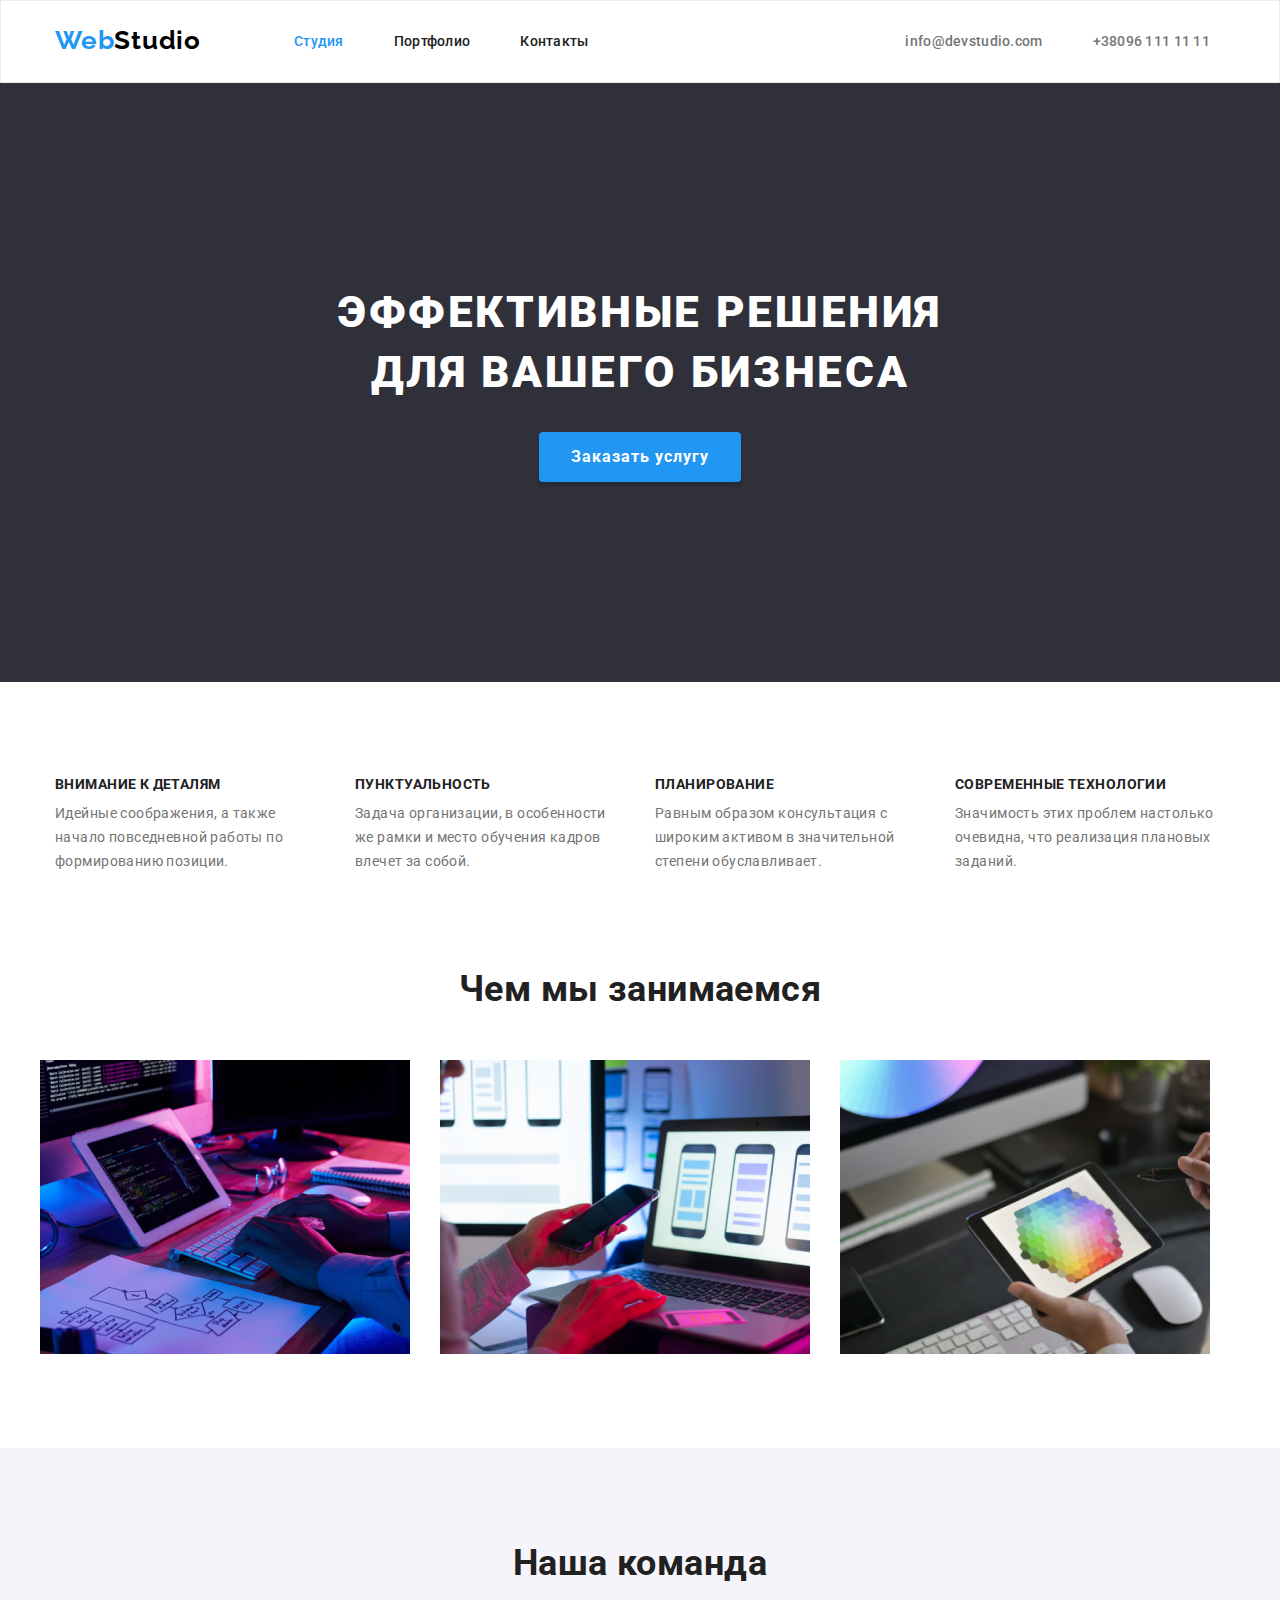
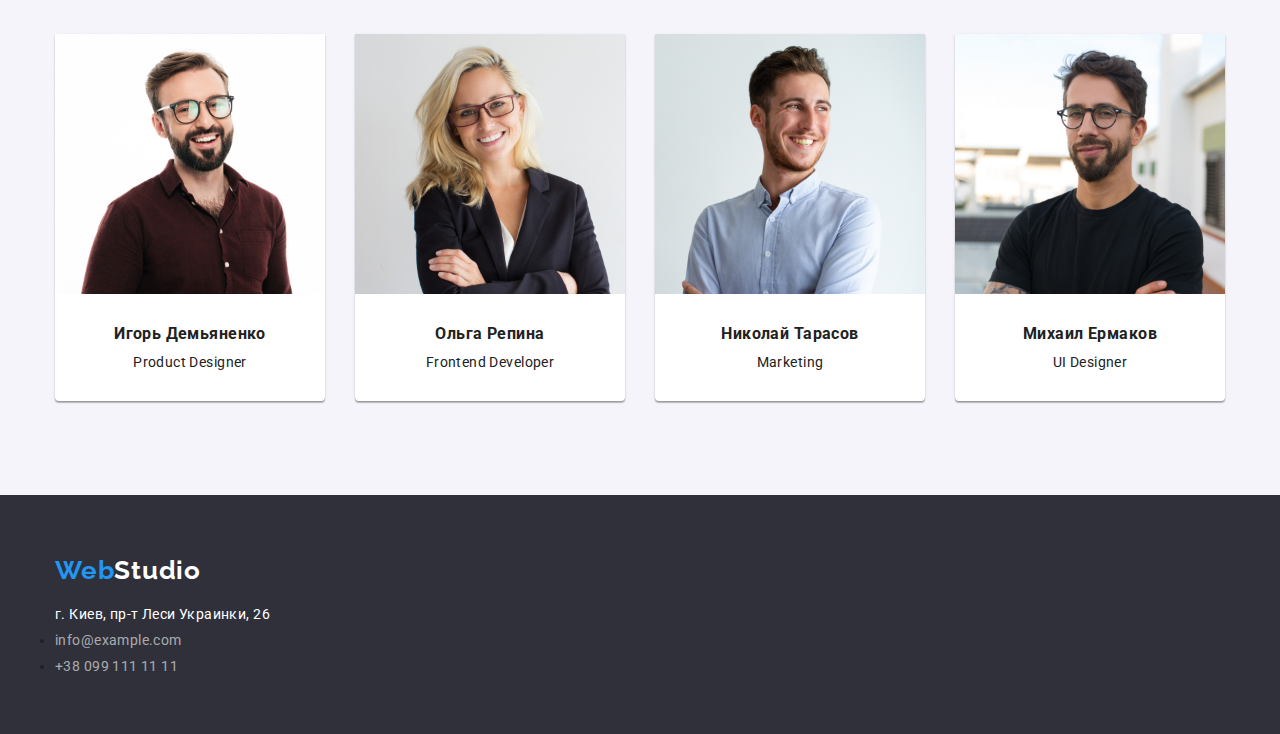
==== commit d7346df6: "правки" ====
--- a/index.html
+++ b/index.html
@@ -17,7 +17,7 @@
 <body>
     <!--Начало шапки-->
     <header>
-        <div class="container">
+        <div class="container header-element">
             <nav class="header-element">
             <!--Лого сайта-->
             <a class="header-element logo" href="./">Web<span class="logotop">Studio</span></a>
@@ -41,15 +41,18 @@
     </header>
     <!--Конец шапки-->
 
-    <main class="main-index">
+    <main>
     <!--Перый блок-->
     <section class="banner main-index-element">
-        <div class="container"><h1 class="main-title">Эффективные решения для вашего бизнеса</h1>
-        <button class="button primary" type="button"> Заказать услугу</button></div>
+    <div class="container">
+            <h1 class="main-title">Эффективные решения для вашего бизнеса</h1>
+        <button class="button primary" type="button"> Заказать услугу</button>
+    </div>
     </section>
     <!-- конец первого блока начало второго-->
     <section class="advantages main-index-element"> 
         <div class="container">
+            <h2 class="hidden">Преимущества</h2>
         <ul class="list advantages-list">
             <li class="advantages-list-item"><h3>Внимание к деталям</h3><p>Идейные соображения, а также начало повседневной работы по формированию позиции.</p></li><!--
             --><li class="advantages-list-item"><h3>Пунктуальность</h3><p>Задача организации, в особенности же рамки и место обучения кадров влечет за собой.</p></li><!--
@@ -71,6 +74,7 @@
     </section>
     <!-- Конец третьего блока, начало команды-->
     <section class="team main-index-element">
+        <div class="containar">
         <h2 class="section-title our-team">Наша команда</h2>
         <ul class="list team-list">
             <li class="team-member"><img src="./images/product-designer.jpg" alt="Бородатый мужчина в очках в коричневой рубашке">
@@ -82,6 +86,7 @@
             <li class="team-member"><img src="./images/ui-designer.jpg" alt="Молодой бородатый человек с неоднозначной улыбкой и в круглых очках">
             <div class="container"><h3>Михаил Ермаков</h3><p>UI Designer</p></div></li>
         </ul>
+        </div>
     </section>
 
     </main>
--- a/css/styles.css
+++ b/css/styles.css
@@ -96,9 +96,7 @@
 }
 
 nav {
-  width: 530px;
   font-weight: 500;
-  margin-left: 15px;
 }
 
 /* делаем красивое лого */
@@ -195,8 +193,9 @@
 /* Конец подвала */
 
 .container {
-  display: flex;
   width: var(--site-width);
+  padding-left: 15px;
+  padding-right: 15px;
   margin: auto;
 }
 
@@ -294,15 +293,18 @@
 }
 
 .button.primary {
+  display: block;
+
   color: var(--white-color);
   background-color: var(--pointer);
   font-weight: bold;
   font-size: var(--common-font-size);
   line-height: 1.87;
   letter-spacing: var(--letter-spreding-for-headers);
+  box-shadow: 0px 4px 4px rgba(0, 0, 0, 0.15);
+
   padding: 10px 32px;
-  margin-top: var(--standard-margin);
-  box-shadow: 0px 4px 4px rgba(0, 0, 0, 0.15);
+  margin: var(--standard-margin) auto 0 auto;
 }
 
 button.inactive {
@@ -320,18 +322,12 @@
 /* Элементы индекса */
 
 .banner {
-  display: flex;
-  justify-content: center;
-  align-items: center;
   background-color: var(--important-background-color);
-  max-width: var(--site-width);
 }
 
 .banner .container {
-  display: flex;
-  flex-direction: column;
-  align-items: center;
-  margin: 200px auto;
+  padding: 200px 0;
+  margin: 0 auto;
   width: 696px;
 }
 
